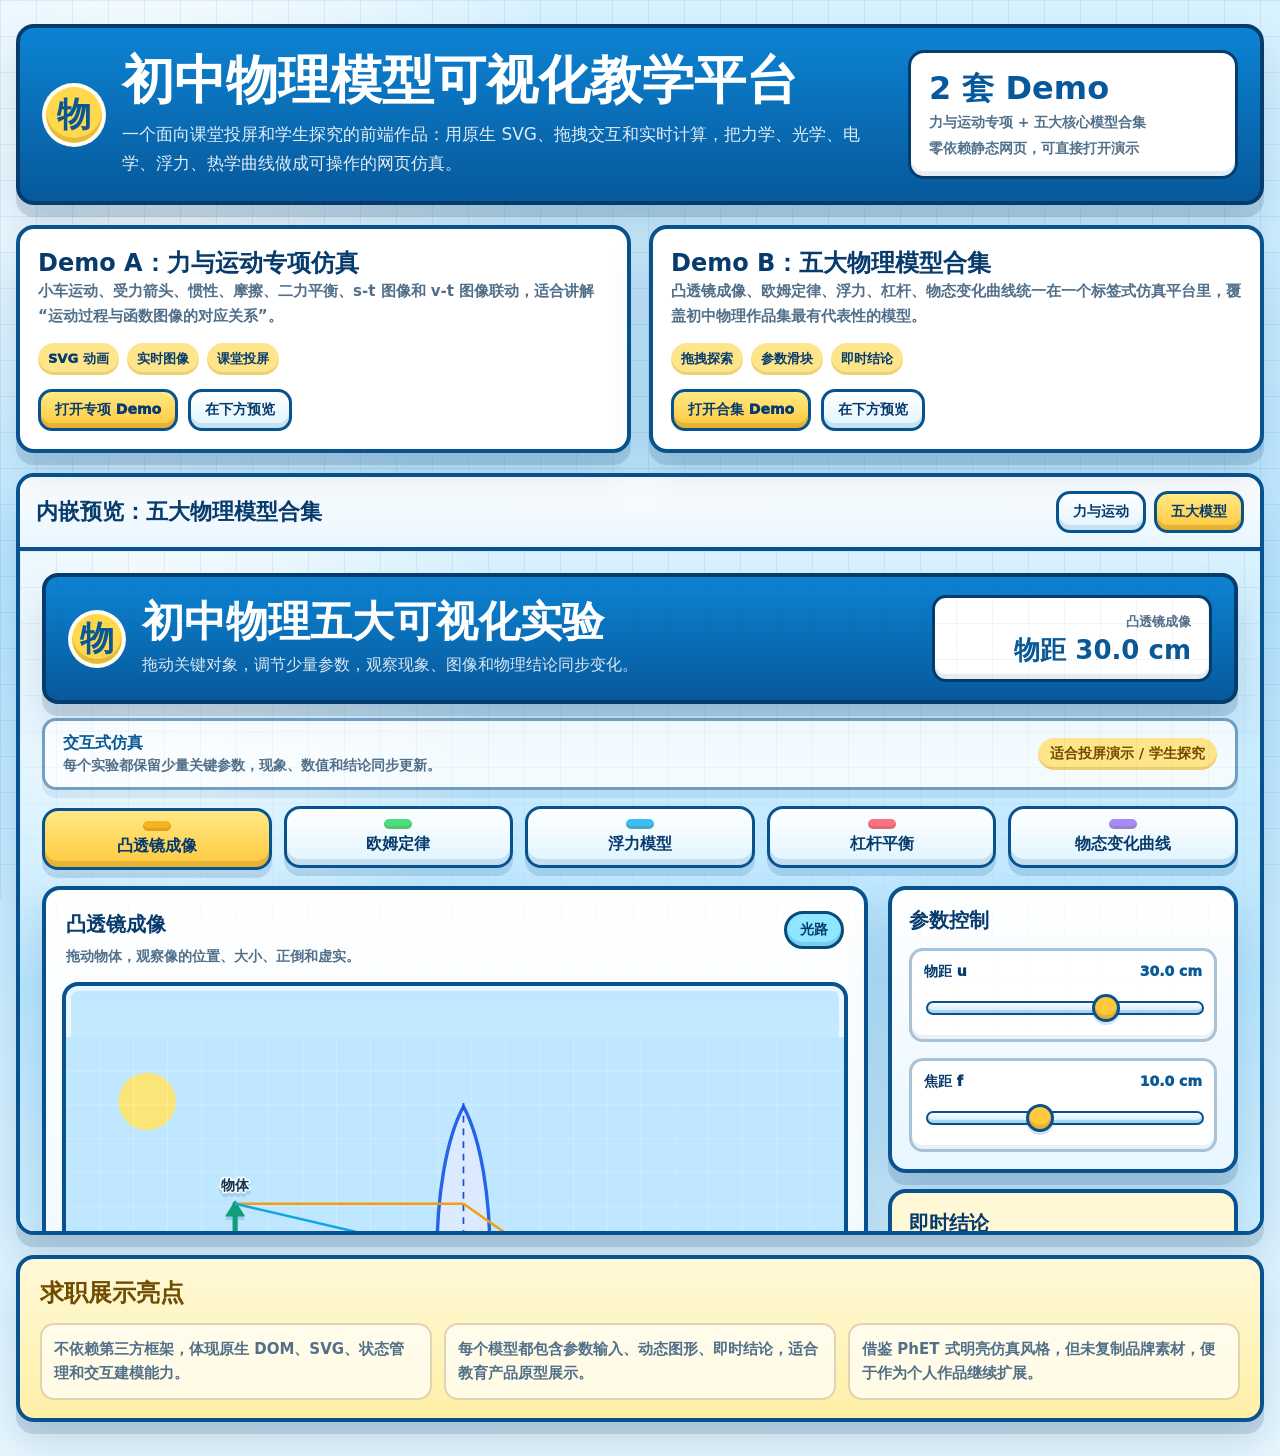
==== portfolio_demo.html @ 919f6e41 "Build physics visualization demos" ====
<!doctype html>
<html lang="zh-CN">
  <head>
    <meta charset="UTF-8" />
    <meta name="viewport" content="width=device-width, initial-scale=1.0" />
    <title>初中物理可视化教学作品集 Demo</title>
    <style>
      :root {
        --navy: #073b6d;
        --blue: #0c83d3;
        --blue-dark: #07599b;
        --yellow: #ffc83d;
        --green: #20a464;
        --text: #17324d;
        --muted: #52708a;
        --line: #07528f;
        --shadow: 0 12px 0 rgba(4, 54, 94, 0.14), 0 22px 42px rgba(8, 67, 112, 0.16);
        font-family:
          "Microsoft YaHei", "PingFang SC", "Noto Sans CJK SC", system-ui, sans-serif;
      }

      * {
        box-sizing: border-box;
      }

      body {
        margin: 0;
        min-height: 100vh;
        color: var(--text);
        background:
          radial-gradient(circle at 12% 10%, rgba(255, 255, 255, 0.95), transparent 24%),
          linear-gradient(180deg, #d9f2ff 0%, #b8e5ff 42%, #e8f7ff 100%);
      }

      body::before {
        content: "";
        position: fixed;
        inset: 0;
        pointer-events: none;
        background-image:
          linear-gradient(rgba(7, 82, 143, 0.08) 1px, transparent 1px),
          linear-gradient(90deg, rgba(7, 82, 143, 0.08) 1px, transparent 1px);
        background-size: 36px 36px;
      }

      a,
      button {
        font: inherit;
      }

      .page {
        position: relative;
        width: min(1280px, calc(100% - 32px));
        margin: 0 auto;
        padding: 24px 0 34px;
      }

      .hero {
        display: grid;
        grid-template-columns: minmax(0, 1fr) 330px;
        gap: 20px;
        align-items: stretch;
        padding: 22px;
        border: 4px solid #063c6c;
        border-radius: 18px;
        color: #ffffff;
        background: linear-gradient(180deg, var(--blue), var(--blue-dark));
        box-shadow: var(--shadow);
      }

      .brand {
        display: flex;
        gap: 16px;
        align-items: center;
      }

      .logo {
        display: grid;
        flex: 0 0 64px;
        width: 64px;
        height: 64px;
        place-items: center;
        border: 4px solid rgba(255, 255, 255, 0.92);
        border-radius: 50%;
        color: #0a5795;
        background: #ffd84d;
        box-shadow: inset 0 -5px 0 rgba(130, 86, 0, 0.22);
        font-size: 34px;
        font-weight: 1000;
      }

      h1,
      h2,
      p {
        margin: 0;
      }

      h1 {
        font-size: clamp(30px, 5vw, 52px);
        line-height: 1.08;
        letter-spacing: 0;
      }

      .hero p {
        max-width: 780px;
        margin-top: 12px;
        color: rgba(255, 255, 255, 0.88);
        font-size: 17px;
        line-height: 1.7;
      }

      .score-card {
        padding: 18px;
        border: 3px solid #063c6c;
        border-radius: 16px;
        color: var(--text);
        background: #ffffff;
        box-shadow: inset 0 -5px 0 rgba(7, 82, 143, 0.1);
      }

      .score-card strong {
        display: block;
        color: var(--blue-dark);
        font-size: 32px;
        line-height: 1.1;
      }

      .score-card span {
        display: block;
        margin-top: 8px;
        color: var(--muted);
        font-size: 14px;
        font-weight: 900;
      }

      .cards {
        display: grid;
        grid-template-columns: repeat(2, minmax(0, 1fr));
        gap: 18px;
        margin-top: 20px;
      }

      .card,
      .preview,
      .notes {
        border: 4px solid var(--line);
        border-radius: 18px;
        background: #ffffff;
        box-shadow: var(--shadow);
      }

      .card {
        display: grid;
        gap: 14px;
        padding: 18px;
      }

      .card h2 {
        color: var(--navy);
        font-size: 24px;
      }

      .card p,
      .notes li {
        color: var(--muted);
        font-size: 15px;
        font-weight: 800;
        line-height: 1.65;
      }

      .tag-row {
        display: flex;
        flex-wrap: wrap;
        gap: 8px;
      }

      .tag {
        border-radius: 999px;
        padding: 7px 10px;
        color: #073b6d;
        background: #ffe58a;
        box-shadow: inset 0 -3px 0 rgba(159, 105, 0, 0.18);
        font-size: 13px;
        font-weight: 1000;
      }

      .actions {
        display: flex;
        flex-wrap: wrap;
        gap: 10px;
      }

      .button {
        display: inline-flex;
        min-height: 42px;
        align-items: center;
        justify-content: center;
        border: 3px solid var(--line);
        border-radius: 14px;
        padding: 0 14px;
        color: var(--navy);
        background: linear-gradient(180deg, #ffffff 0%, #dff4ff 100%);
        box-shadow: inset 0 -5px 0 rgba(7, 82, 143, 0.12);
        font-size: 14px;
        font-weight: 1000;
        text-decoration: none;
        cursor: pointer;
      }

      .button.primary {
        background: linear-gradient(180deg, #ffe983 0%, var(--yellow) 100%);
        box-shadow: inset 0 -5px 0 rgba(144, 91, 0, 0.22);
      }

      .preview {
        margin-top: 20px;
        overflow: hidden;
      }

      .preview-head {
        display: flex;
        align-items: center;
        justify-content: space-between;
        gap: 12px;
        padding: 14px 16px;
        background: linear-gradient(180deg, #ffffff 0%, #e8f6ff 100%);
        border-bottom: 4px solid var(--line);
      }

      .preview-head h2 {
        color: var(--navy);
        font-size: 22px;
      }

      .preview-actions {
        display: flex;
        flex-wrap: wrap;
        gap: 8px;
      }

      iframe {
        display: block;
        width: 100%;
        height: 680px;
        border: 0;
        background: #ffffff;
      }

      .notes {
        margin-top: 20px;
        padding: 18px 20px;
        background: linear-gradient(180deg, #fff9d8 0%, #fff0a6 100%);
      }

      .notes h2 {
        color: #704c00;
      }

      .notes ul {
        display: grid;
        grid-template-columns: repeat(3, minmax(0, 1fr));
        gap: 12px;
        margin: 14px 0 0;
        padding: 0;
        list-style: none;
      }

      .notes li {
        border: 2px solid rgba(128, 85, 0, 0.24);
        border-radius: 14px;
        padding: 12px;
        background: rgba(255, 255, 255, 0.68);
      }

      @media (max-width: 980px) {
        .hero,
        .cards,
        .notes ul {
          grid-template-columns: 1fr;
        }

        .brand {
          align-items: flex-start;
        }

        iframe {
          height: 620px;
        }
      }

      @media (max-width: 620px) {
        .page {
          width: min(100% - 24px, 1280px);
          padding-top: 14px;
        }

        .hero {
          padding: 16px;
        }

        .logo {
          flex-basis: 50px;
          width: 50px;
          height: 50px;
          font-size: 28px;
        }

        .preview-head {
          display: grid;
        }

        iframe {
          height: 560px;
        }
      }
    </style>
  </head>
  <body>
    <main class="page">
      <section class="hero">
        <div class="brand">
          <div class="logo" aria-hidden="true">物</div>
          <div>
            <h1>初中物理模型可视化教学平台</h1>
            <p>一个面向课堂投屏和学生探究的前端作品：用原生 SVG、拖拽交互和实时计算，把力学、光学、电学、浮力、热学曲线做成可操作的网页仿真。</p>
          </div>
        </div>
        <aside class="score-card">
          <strong>2 套 Demo</strong>
          <span>力与运动专项 + 五大核心模型合集</span>
          <span>零依赖静态网页，可直接打开演示</span>
        </aside>
      </section>

      <section class="cards" aria-label="作品入口">
        <article class="card">
          <div>
            <h2>Demo A：力与运动专项仿真</h2>
            <p>小车运动、受力箭头、惯性、摩擦、二力平衡、s-t 图像和 v-t 图像联动，适合讲解“运动过程与函数图像的对应关系”。</p>
          </div>
          <div class="tag-row">
            <span class="tag">SVG 动画</span>
            <span class="tag">实时图像</span>
            <span class="tag">课堂投屏</span>
          </div>
          <div class="actions">
            <a class="button primary" href="./index.html">打开专项 Demo</a>
            <button class="button" type="button" data-preview="./index.html">在下方预览</button>
          </div>
        </article>

        <article class="card">
          <div>
            <h2>Demo B：五大物理模型合集</h2>
            <p>凸透镜成像、欧姆定律、浮力、杠杆、物态变化曲线统一在一个标签式仿真平台里，覆盖初中物理作品集最有代表性的模型。</p>
          </div>
          <div class="tag-row">
            <span class="tag">拖拽探索</span>
            <span class="tag">参数滑块</span>
            <span class="tag">即时结论</span>
          </div>
          <div class="actions">
            <a class="button primary" href="./demo_code/index.html">打开合集 Demo</a>
            <button class="button" type="button" data-preview="./demo_code/index.html">在下方预览</button>
          </div>
        </article>
      </section>

      <section class="preview" aria-label="内嵌预览">
        <div class="preview-head">
          <h2 id="previewTitle">内嵌预览：五大物理模型合集</h2>
          <div class="preview-actions">
            <button class="button" type="button" data-preview="./index.html">力与运动</button>
            <button class="button primary" type="button" data-preview="./demo_code/index.html">五大模型</button>
          </div>
        </div>
        <iframe id="previewFrame" title="物理可视化 Demo 预览" src="./demo_code/index.html"></iframe>
      </section>

      <section class="notes">
        <h2>求职展示亮点</h2>
        <ul>
          <li>不依赖第三方框架，体现原生 DOM、SVG、状态管理和交互建模能力。</li>
          <li>每个模型都包含参数输入、动态图形、即时结论，适合教育产品原型展示。</li>
          <li>借鉴 PhET 式明亮仿真风格，但未复制品牌素材，便于作为个人作品继续扩展。</li>
        </ul>
      </section>
    </main>

    <script>
      const frame = document.querySelector("#previewFrame");
      const title = document.querySelector("#previewTitle");
      const buttons = document.querySelectorAll("[data-preview]");

      buttons.forEach((button) => {
        button.addEventListener("click", () => {
          const target = button.dataset.preview;
          frame.src = target;
          title.textContent = target.includes("demo_code") ? "内嵌预览：五大物理模型合集" : "内嵌预览：力与运动专项仿真";
        });
      });
    </script>
  </body>
</html>
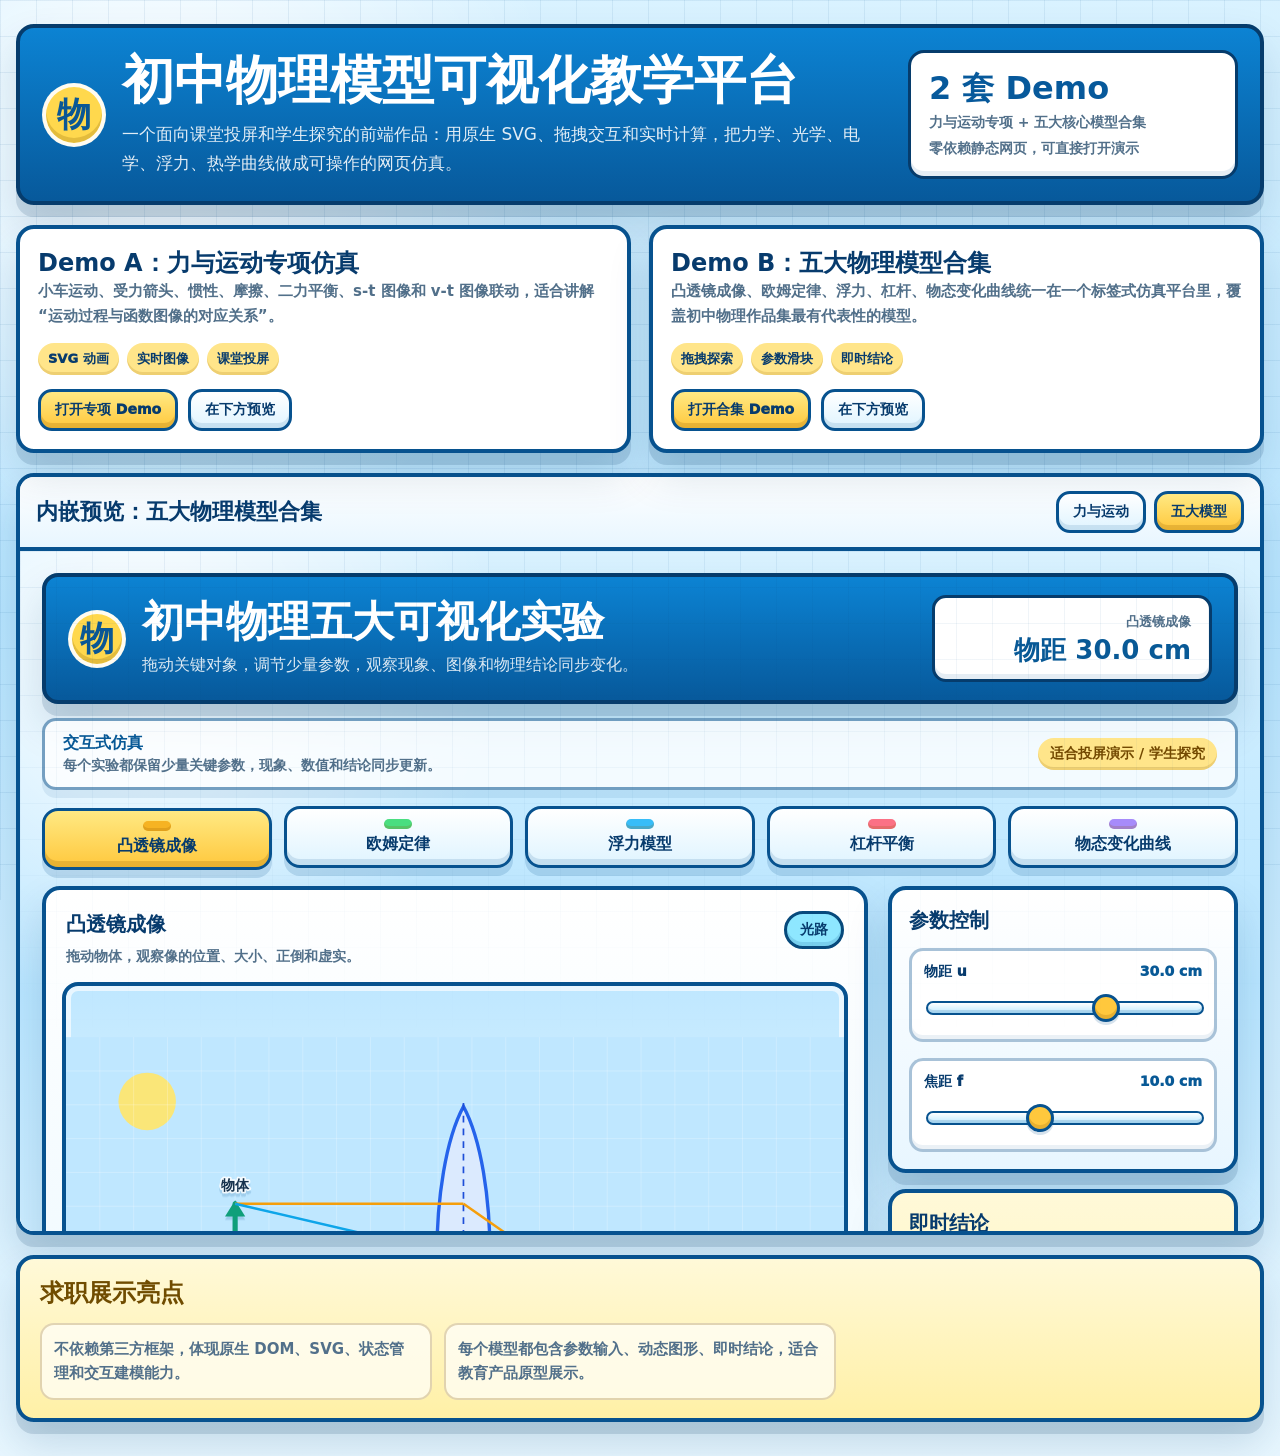
==== commit e0c3a325: "Remove third-party style reference" ====
--- a/portfolio_demo.html
+++ b/portfolio_demo.html
@@ -382,7 +382,6 @@
         <ul>
           <li>不依赖第三方框架，体现原生 DOM、SVG、状态管理和交互建模能力。</li>
           <li>每个模型都包含参数输入、动态图形、即时结论，适合教育产品原型展示。</li>
-          <li>借鉴 PhET 式明亮仿真风格，但未复制品牌素材，便于作为个人作品继续扩展。</li>
         </ul>
       </section>
     </main>
